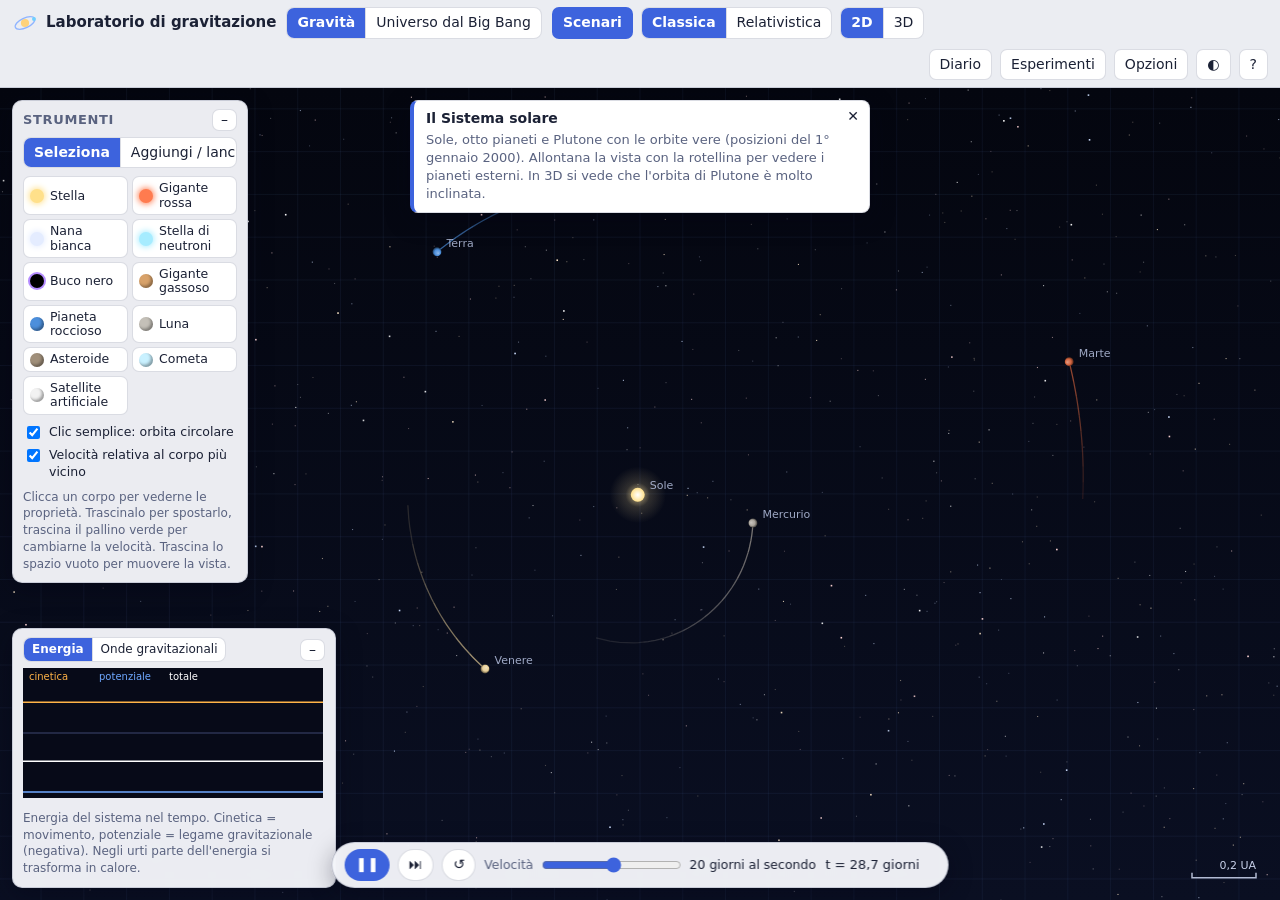
==== index.html @ 55546212 "Add files via upload" ====
<!doctype html>
<html lang="it">
<head>
<meta charset="utf-8">
<meta name="viewport" content="width=device-width, initial-scale=1">
<title>Laboratorio di gravitazione</title>
<meta name="description" content="Laboratorio interattivo di gravitazione universale: stelle, pianeti, buchi neri, onde gravitazionali, supernove e l'evoluzione dell'universo dal Big Bang.">
<link rel="stylesheet" href="css/stile.css">
</head>
<body>
<header class="barra">
  <div class="marchio">
    <svg viewBox="0 0 32 32" width="26" height="26" aria-hidden="true"><circle cx="16" cy="16" r="5" fill="#ffd27a"/><ellipse cx="16" cy="16" rx="13" ry="6" fill="none" stroke="#8fb4ff" stroke-width="1.6" transform="rotate(-25 16 16)"/><circle cx="27" cy="11" r="2.4" fill="#6fd0ff"/></svg>
    <span>Laboratorio di gravitazione</span>
  </div>
  <nav class="interruttore" id="gSezione" aria-label="Sezione">
    <button data-v="lab" class="attivo">Gravità</button>
    <button data-v="universo">Universo dal Big Bang</button>
  </nav>
  <div class="gruppo solo-lab">
    <button id="bScenari" class="primario">Scenari</button>
    <div class="interruttore" id="gModo" title="Fisica classica (Newton) o relativistica (Einstein)">
      <button data-v="classica" class="attivo">Classica</button>
      <button data-v="relativistica">Relativistica</button>
    </div>
    <div class="interruttore" id="gVista" title="Vista dall'alto o tridimensionale">
      <button data-v="2d" class="attivo">2D</button>
      <button data-v="3d">3D</button>
    </div>
  </div>
  <div class="gruppo destra">
    <button id="bScheda" title="Scheda storica dell'evento" hidden>Scheda storica</button>
    <button id="bDiario" class="solo-lab" title="Diario degli eventi">Diario</button>
    <button id="bEsperimenti" class="solo-lab" title="Salva e carica i tuoi esperimenti">Esperimenti</button>
    <button id="bOpzioni" class="solo-lab">Opzioni</button>
    <button id="bTema" title="Tema chiaro o scuro dei pannelli" aria-label="Cambia tema">◐</button>
    <button id="bAiuto" title="Guida">?</button>
  </div>
</header>

<main id="lab" class="sezione">
  <canvas id="cielo" aria-label="Spazio della simulazione"></canvas>

  <aside id="strumenti" class="pannello">
    <div class="testa"><h2>Strumenti</h2><button class="chiudi-pannello" aria-label="Riduci">–</button></div>
    <div class="corpo">
      <div class="interruttore largo" id="gStrumento">
        <button data-v="seleziona" class="attivo" title="Seleziona, sposta i corpi, trascina la freccia verde per cambiare la velocità (tasto S)">Seleziona</button>
        <button data-v="aggiungi" title="Clicca per posare un corpo, trascina per lanciarlo (tasto A)">Aggiungi / lancia</button>
      </div>
      <div id="tavolozza" class="tavolozza"></div>
      <label class="spunta"><input type="checkbox" id="cCircolare" checked> Clic semplice: orbita circolare</label>
      <label class="spunta"><input type="checkbox" id="cRelativa" checked> Velocità relativa al corpo più vicino</label>
      <label id="lIncl" class="cursore" hidden>Inclinazione del lancio <output id="oIncl">0°</output>
        <input type="range" id="rIncl" min="-80" max="80" value="0"></label>
      <p id="pSugg" class="suggerimento"></p>
    </div>
  </aside>

  <aside id="proprieta" class="pannello" hidden></aside>

  <section id="grafico" class="pannello">
    <div class="testa">
      <div class="interruttore piccolo" id="gGrafico">
        <button data-v="energia" class="attivo">Energia</button>
        <button data-v="onde">Onde gravitazionali</button>
      </div>
      <button class="chiudi-pannello" aria-label="Riduci">–</button>
    </div>
    <div class="corpo">
      <canvas id="cGrafico" width="300" height="130"></canvas>
      <p id="gNota" class="nota"></p>
    </div>
  </section>

  <div class="console" id="console">
    <button id="bPlay" class="tondo" title="Avvia / pausa (barra spaziatrice)" aria-label="Avvia o metti in pausa">❚❚</button>
    <button id="bPasso" title="Avanza di un passo" aria-label="Un passo">⏭</button>
    <button id="bRipristina" title="Torna alla situazione dell'ultimo avvio" aria-label="Ripristina">↺</button>
    <label class="vel">Velocità
      <input type="range" id="rVel" min="0" max="10" value="5">
      <output id="oVel"></output>
    </label>
    <span id="oTempo" class="tempo">t = 0</span>
    <span id="oRallentato" class="avviso-lento" hidden title="Il computer non riesce a calcolare abbastanza in fretta: la simulazione va più piano di quanto indicato">rallentato</span>
  </div>

  <div id="avvisi" aria-live="polite"></div>
</main>

<main id="universo" class="sezione" hidden></main>

<dialog id="dScenari" class="finestra larga">
  <div class="testa"><h2>Scenari pronti</h2><button class="chiudi" aria-label="Chiudi">✕</button></div>
  <p class="nota">Ogni scenario si può modificare liberamente: seleziona i corpi, cambia massa e velocità, aggiungine altri.</p>
  <div id="listaScenari"></div>
</dialog>

<dialog id="dOpzioni" class="finestra">
  <div class="testa"><h2>Opzioni</h2><button class="chiudi" aria-label="Chiudi">✕</button></div>
  <div id="listaOpzioni" class="opzioni"></div>
</dialog>

<dialog id="dEsperimenti" class="finestra">
  <div class="testa"><h2>I miei esperimenti</h2><button class="chiudi" aria-label="Chiudi">✕</button></div>
  <div class="riga">
    <input type="text" id="tNomeEsp" placeholder="Nome dell'esperimento" maxlength="60">
    <button id="bSalvaEsp" class="primario">Salva</button>
  </div>
  <ul id="listaEsp" class="lista"></ul>
  <div class="riga">
    <button id="bEsporta">Scarica come file</button>
    <label class="bottone">Apri un file… <input type="file" id="fImporta" accept=".json,application/json" hidden></label>
  </div>
  <p class="nota">Gli esperimenti salvati restano in questo browser. Per portarli su un altro computer usa "Scarica come file".</p>
</dialog>

<dialog id="dScheda" class="finestra larga">
  <div class="testa"><h2 id="schedaTitolo">Scheda storica</h2><button class="chiudi" aria-label="Chiudi">✕</button></div>
  <div id="schedaCorpo" class="scheda"></div>
  <div class="riga"><button id="bSchedaVia" class="primario">Avvia la simulazione</button></div>
</dialog>

<dialog id="dDiario" class="finestra">
  <div class="testa"><h2>Diario degli eventi</h2><button class="chiudi" aria-label="Chiudi">✕</button></div>
  <ul id="listaDiario" class="lista diario"></ul>
</dialog>

<dialog id="dAiuto" class="finestra larga">
  <div class="testa"><h2>Come si usa</h2><button class="chiudi" aria-label="Chiudi">✕</button></div>
  <div class="guida">
    <h3>Comandi</h3>
    <ul>
      <li><b>Aggiungi / lancia</b>: scegli un corpo nella tavolozza. Un clic lo posa (in orbita circolare attorno al corpo più vicino, se l'opzione è attiva); se invece trascini, lo lanci: la freccia indica direzione e velocità e la linea tratteggiata mostra la traiettoria prevista (verde = orbita chiusa, arancio = si allontana per sempre, rossa = urto).</li>
      <li><b>Seleziona</b>: clicca un corpo per vederne e cambiarne le proprietà. Trascinalo per spostarlo; trascina il pallino verde per cambiarne la velocità.</li>
      <li><b>Vista</b>: rotellina per lo zoom; trascina lo spazio vuoto per spostarti (in 3D per ruotare; con il tasto destro per spostarti). Su tablet: due dita per lo zoom.</li>
      <li><b>Tastiera</b>: barra spaziatrice = pausa, S = seleziona, A = aggiungi, F = segui il corpo selezionato, Canc = elimina, + e − = velocità.</li>
      <li><b>↺ Ripristina</b> riporta tutto a com'era l'ultima volta che hai premuto Avvia: puoi provare e riprovare.</li>
    </ul>
    <h3>Classica o relativistica?</h3>
    <p>In modalità <b>classica</b> vale la legge di gravitazione di Newton: F = G·m₁·m₂/r². In modalità <b>relativistica</b> si aggiungono gli effetti principali della relatività generale di Einstein: le orbite strette ruotano lentamente (precessione), le coppie di corpi compatti perdono energia in onde gravitazionali e si avvicinano a spirale, la luce delle stelle viene deviata dai buchi neri (lente gravitazionale). Nelle Opzioni si può "rallentare la luce" per rendere visibili effetti che in natura sono minuscoli.</p>
    <h3>Le dimensioni</h3>
    <p>Lo spazio è quasi vuoto: alla scala del Sistema solare i pianeti sarebbero puntini invisibili. Per questo i corpi sono disegnati con una grandezza minima. Gli urti però avvengono solo quando i corpi si toccano davvero (con le dimensioni reali). Nelle Opzioni puoi scegliere di vedere le dimensioni reali.</p>
    <h3>Massa, raggio e densità</h3>
    <p>Sono legati: densità = massa / volume. Cambiando la massa puoi tenere fissa la densità (cambia il raggio) oppure il raggio (cambia la densità). Se un corpo diventa più piccolo del suo raggio di Schwarzschild (2GM/c²) diventa un buco nero.</p>
    <h3>Unità di misura</h3>
    <p>M☉ = massa del Sole (1,99 × 10³⁰ kg), M⊕ = massa della Terra, M♃ = massa di Giove; R☉ e R⊕ sono i raggi del Sole e della Terra; UA = unità astronomica, la distanza media Terra–Sole (circa 150 milioni di km); c = velocità della luce.</p>
  </div>
</dialog>

<script src="js/unita.js"></script>
<script src="js/corpi.js"></script>
<script src="js/fisica.js"></script>
<script src="js/scenari.js"></script>
<script src="js/vista.js"></script>
<script src="js/interfaccia.js"></script>
<script src="js/universo.js"></script>
<script src="js/app.js"></script>
</body>
</html>
---- css/stile.css ----
/* Laboratorio di gravitazione — lo spazio è sempre scuro, i pannelli seguono il tema chiaro/scuro */
:root {
  --sfondo: #05070f;
  --barra: rgba(248, 250, 255, 0.95);
  --pannello: rgba(250, 251, 255, 0.94);
  --pannello-forte: #ffffff;
  --testo: #1b2135;
  --testo-tenue: #5a6380;
  --bordo: rgba(30, 40, 80, 0.16);
  --campo: #ffffff;
  --accento: #3d63dd;
  --accento-testo: #ffffff;
  --accento-tenue: rgba(61, 99, 221, 0.12);
  --pericolo: #c8323c;
  --ombra: 0 6px 24px rgba(0, 0, 20, 0.35);
  --raggio: 10px;
  color-scheme: light;
}
@media (prefers-color-scheme: dark) {
  :root:not([data-theme="light"]) {
    --barra: rgba(14, 18, 34, 0.94);
    --pannello: rgba(16, 21, 40, 0.9);
    --pannello-forte: #151b33;
    --testo: #e6ebff;
    --testo-tenue: #9aa5c8;
    --bordo: rgba(150, 170, 255, 0.18);
    --campo: #0d1226;
    --accento: #7b9bff;
    --accento-testo: #0b1022;
    --accento-tenue: rgba(123, 155, 255, 0.16);
    --pericolo: #ff6b74;
    color-scheme: dark;
  }
}
:root[data-theme="dark"] {
  --barra: rgba(14, 18, 34, 0.94);
  --pannello: rgba(16, 21, 40, 0.9);
  --pannello-forte: #151b33;
  --testo: #e6ebff;
  --testo-tenue: #9aa5c8;
  --bordo: rgba(150, 170, 255, 0.18);
  --campo: #0d1226;
  --accento: #7b9bff;
  --accento-testo: #0b1022;
  --accento-tenue: rgba(123, 155, 255, 0.16);
  --pericolo: #ff6b74;
  color-scheme: dark;
}

* { box-sizing: border-box; }
html, body { margin: 0; height: 100%; }
body {
  background: var(--sfondo); color: var(--testo);
  font: 14px/1.4 system-ui, -apple-system, "Segoe UI", Roboto, sans-serif;
  display: flex; flex-direction: column; overflow: hidden;
}
button, input, select { font: inherit; color: inherit; }
button {
  background: var(--pannello-forte); border: 1px solid var(--bordo); border-radius: 7px;
  padding: 5px 10px; cursor: pointer; white-space: nowrap;
}
button:hover { border-color: var(--accento); }
button:focus-visible, input:focus-visible, select:focus-visible { outline: 2px solid var(--accento); outline-offset: 1px; }
button.primario { background: var(--accento); color: var(--accento-testo); border-color: transparent; font-weight: 600; }
button.pericolo { color: var(--pericolo); }
button.pericolo.conferma { background: var(--pericolo); color: #fff; }
button:disabled { opacity: 0.45; cursor: default; }
input[type="text"], input[type="number"], select {
  background: var(--campo); border: 1px solid var(--bordo); border-radius: 6px; padding: 4px 6px; min-width: 0;
}
input[type="range"] { accent-color: var(--accento); }
[hidden] { display: none !important; }

/* Barra in alto */
.barra {
  display: flex; align-items: center; gap: 10px; flex-wrap: wrap;
  padding: 7px 12px; background: var(--barra); border-bottom: 1px solid var(--bordo); z-index: 5;
}
.marchio { display: flex; align-items: center; gap: 8px; font-weight: 700; font-size: 15px; }
.gruppo { display: flex; align-items: center; gap: 8px; flex-wrap: wrap; }
.gruppo.destra { margin-left: auto; }
.interruttore { display: inline-flex; border: 1px solid var(--bordo); border-radius: 8px; overflow: hidden; background: var(--pannello-forte); }
.interruttore button { border: 0; border-radius: 0; background: transparent; padding: 5px 10px; }
.interruttore button + button { border-left: 1px solid var(--bordo); }
.interruttore button.attivo { background: var(--accento); color: var(--accento-testo); font-weight: 600; }
.interruttore.largo { display: flex; }
.interruttore.largo button { flex: 1; }
.interruttore.piccolo button { padding: 3px 8px; font-size: 12px; }

/* Sezioni */
.sezione { position: relative; flex: 1; min-height: 0; overflow: hidden; }
#cielo, .sezione > canvas { position: absolute; inset: 0; width: 100%; height: 100%; display: block; touch-action: none; }

/* Pannelli fluttuanti */
.pannello {
  position: absolute; background: var(--pannello); border: 1px solid var(--bordo); border-radius: var(--raggio);
  box-shadow: var(--ombra); backdrop-filter: blur(6px); z-index: 3; max-height: calc(100% - 24px); display: flex; flex-direction: column;
}
.pannello .testa { display: flex; align-items: center; justify-content: space-between; gap: 8px; padding: 8px 10px 6px; }
.pannello .corpo { padding: 0 10px 10px; overflow-y: auto; }
.pannello h2 { font-size: 13px; margin: 0; text-transform: uppercase; letter-spacing: 0.05em; color: var(--testo-tenue); }
.pannello.ridotto .corpo { display: none; }
.chiudi-pannello { padding: 0 8px; line-height: 1.4; }
#strumenti { left: 12px; top: 12px; width: 236px; max-height: calc(100% - 290px); }
#proprieta { right: 12px; top: 12px; width: 300px; max-height: calc(100% - 80px); }
#grafico { left: 12px; bottom: 12px; width: 324px; }

.tavolozza { display: grid; grid-template-columns: 1fr 1fr; gap: 4px; margin: 8px 0; }
.tavolozza button { display: flex; align-items: center; gap: 6px; padding: 4px 6px; font-size: 12.5px; text-align: left; white-space: normal; line-height: 1.15; }
.tavolozza button.attivo { border-color: var(--accento); background: var(--accento-tenue); font-weight: 600; }
.pallino { flex: none; width: 14px; height: 14px; border-radius: 50%; display: inline-block; box-shadow: inset -2px -2px 3px rgba(0,0,0,0.35); }
.pallino.luce { box-shadow: 0 0 6px 1px currentColor; }
.pallino.buco { background: #000 !important; box-shadow: 0 0 0 2px #b58cff; }
.spunta { display: flex; gap: 6px; align-items: flex-start; font-size: 12.5px; margin: 4px 0; cursor: pointer; }
.cursore { display: block; font-size: 12.5px; margin: 6px 0; }
.cursore input { width: 100%; }
.suggerimento { font-size: 12px; color: var(--testo-tenue); margin: 8px 0 0; }
.nota { font-size: 12px; color: var(--testo-tenue); margin: 6px 0 0; }

/* Proprietà del corpo */
.prop-testa { display: flex; gap: 8px; align-items: center; padding: 10px 10px 4px; }
.prop-testa input[type="text"] { flex: 1; font-weight: 600; }
.prop-testa input[type="color"] { width: 30px; height: 28px; padding: 0; border: 1px solid var(--bordo); border-radius: 6px; background: none; }
.campi { display: grid; grid-template-columns: 74px 1fr auto; gap: 5px 6px; align-items: center; margin: 8px 0; }
.campi label { font-size: 12.5px; color: var(--testo-tenue); }
.campi select { padding: 4px 2px; }
.campi .tutta { grid-column: 1 / -1; }
.descr { font-size: 12px; color: var(--testo-tenue); margin: 2px 0 6px; }
.azioni { display: flex; flex-wrap: wrap; gap: 5px; margin: 8px 0; }
.azioni button { font-size: 12.5px; padding: 4px 8px; }
.dati { width: 100%; border-collapse: collapse; font-size: 12.5px; margin-top: 6px; }
.dati td { padding: 2px 0; border-top: 1px solid var(--bordo); vertical-align: top; }
.dati td:first-child { color: var(--testo-tenue); padding-right: 8px; }
.dati td:last-child { text-align: right; font-variant-numeric: tabular-nums; }
.fase { display: flex; gap: 10px; align-items: center; margin-top: 8px; padding: 8px; border-radius: 8px; background: rgba(0, 0, 20, 0.85); color: #e8eeff; }
.fase b { display: block; }
.fase small { color: #aab4d8; }
.eclissi { color: #ffcf6e; font-weight: 600; }
.blocco { display: flex; gap: 10px; font-size: 12px; color: var(--testo-tenue); flex-wrap: wrap; }
.blocco label { display: flex; gap: 4px; align-items: center; cursor: pointer; }

/* Console del tempo */
.console {
  position: absolute; left: 50%; bottom: 12px; transform: translateX(-50%); z-index: 4;
  display: flex; align-items: center; gap: 8px; padding: 6px 12px; background: var(--pannello);
  border: 1px solid var(--bordo); border-radius: 999px; box-shadow: var(--ombra); backdrop-filter: blur(6px); max-width: calc(100% - 24px);
}
.console button { border-radius: 999px; min-width: 34px; }
.console .tondo { background: var(--accento); color: var(--accento-testo); border-color: transparent; min-width: 40px; font-weight: 700; }
.console .vel { display: flex; align-items: center; gap: 6px; font-size: 12.5px; color: var(--testo-tenue); }
.console .vel input { width: 140px; }
.console output { color: var(--testo); min-width: 128px; font-variant-numeric: tabular-nums; white-space: nowrap; }
.tempo { font-variant-numeric: tabular-nums; min-width: 110px; font-size: 13px; white-space: nowrap; }
.avviso-lento { font-size: 11.5px; color: #b26b00; background: rgba(255, 190, 80, 0.2); padding: 2px 8px; border-radius: 999px; }

/* Avvisi (eventi) */
#avvisi { position: absolute; top: 12px; left: 50%; transform: translateX(-50%); z-index: 6; display: flex; flex-direction: column; gap: 8px; width: min(460px, calc(100% - 24px)); pointer-events: none; }
.avviso {
  pointer-events: auto; background: var(--pannello-forte); border: 1px solid var(--bordo); border-left: 4px solid var(--accento);
  border-radius: 8px; padding: 8px 32px 8px 12px; box-shadow: var(--ombra); position: relative; animation: entra 0.25s ease-out;
}
.avviso b { display: block; margin-bottom: 2px; }
.avviso p { margin: 0; font-size: 13px; color: var(--testo-tenue); }
.avviso button { position: absolute; top: 4px; right: 4px; border: 0; background: none; padding: 2px 6px; }
@keyframes entra { from { opacity: 0; transform: translateY(-8px); } }

/* Finestre */
dialog.finestra {
  border: 1px solid var(--bordo); border-radius: 14px; padding: 0 18px 18px; background: var(--pannello-forte); color: var(--testo);
  width: min(560px, calc(100% - 24px)); max-height: calc(100% - 40px); box-shadow: var(--ombra);
}
dialog.finestra.larga { width: min(940px, calc(100% - 24px)); }
dialog::backdrop { background: rgba(2, 4, 14, 0.6); }
dialog .testa { display: flex; align-items: center; justify-content: space-between; position: sticky; top: 0; background: var(--pannello-forte); padding: 14px 0 8px; z-index: 1; }
dialog h2 { margin: 0; font-size: 18px; }
dialog h3 { font-size: 15px; margin: 18px 0 6px; }
dialog .chiudi { border: 0; background: none; font-size: 16px; }
.gruppo-scenari h3 { margin: 16px 0 8px; color: var(--testo-tenue); font-size: 13px; text-transform: uppercase; letter-spacing: 0.05em; }
.carte { display: grid; grid-template-columns: repeat(auto-fill, minmax(260px, 1fr)); gap: 10px; }
.carta {
  text-align: left; white-space: normal; display: flex; flex-direction: column; gap: 4px; padding: 10px 12px;
  border-radius: 10px; background: var(--pannello-forte); line-height: 1.35;
}
.carta b { font-size: 14px; }
.carta span { font-size: 12.5px; color: var(--testo-tenue); }
.carta em { font-style: normal; font-size: 11px; color: var(--accento); font-weight: 600; text-transform: uppercase; }
.carta:hover { background: var(--accento-tenue); }
.carta-con-opzione { display: flex; flex-direction: column; border: 1px solid var(--bordo); border-radius: 10px; }
.carta-con-opzione .carta { flex: 1; border: 0; border-radius: 10px 10px 0 0; }
.carta-con-opzione .spunta { margin: 0; padding: 7px 12px; border-top: 1px dashed var(--bordo); color: var(--accento); font-weight: 600; }
.opzioni { display: grid; gap: 6px; }
.opzioni h3 { margin: 12px 0 2px; font-size: 13px; color: var(--testo-tenue); text-transform: uppercase; letter-spacing: 0.05em; }
.opzioni .spunta { font-size: 14px; }
.opzioni .spunta small { display: block; color: var(--testo-tenue); font-size: 12px; }
.riga { display: flex; gap: 8px; align-items: center; margin: 10px 0; flex-wrap: wrap; }
.riga input[type="text"] { flex: 1; }
.bottone { background: var(--pannello-forte); border: 1px solid var(--bordo); border-radius: 7px; padding: 5px 10px; cursor: pointer; }
.lista { list-style: none; padding: 0; margin: 0; }
.lista li { display: flex; gap: 8px; align-items: center; padding: 6px 0; border-top: 1px solid var(--bordo); }
.lista li span { flex: 1; }
.lista small { color: var(--testo-tenue); }
.diario li { display: block; }
.diario li p { margin: 2px 0 0; font-size: 13px; color: var(--testo-tenue); }
.guida p, .guida li { font-size: 14px; }
.scheda p { font-size: 14.5px; margin: 4px 0 12px; }
.scheda dl { display: grid; grid-template-columns: auto 1fr; gap: 6px 14px; margin: 0; font-size: 14px; }
.scheda dt { font-weight: 600; color: var(--testo-tenue); }
.scheda dd { margin: 0; }
.cronologia { list-style: none; padding: 0 0 0 14px; margin: 0; border-left: 2px solid var(--accento); }
.cronologia li { position: relative; padding: 0 0 10px 10px; font-size: 14px; }
.cronologia li::before { content: ""; position: absolute; left: -21px; top: 5px; width: 10px; height: 10px; border-radius: 50%; background: var(--accento); }
.cronologia b { display: block; color: var(--accento); }
.guida li { margin-bottom: 6px; }

/* ---------- Universo ---------- */
#universo { background: #000; }
.uni-pannello { left: 12px; top: 12px; width: 300px; }
.uni-epoca { right: 12px; top: 12px; width: 330px; }
.uni-epoca h3 { margin: 2px 0 4px; font-size: 17px; }
.uni-epoca p { margin: 4px 0; font-size: 13.5px; }
.uni-dati { display: grid; grid-template-columns: auto 1fr; gap: 2px 10px; font-size: 12.5px; margin-top: 8px; }
.uni-dati span:nth-child(odd) { color: var(--testo-tenue); }
.uni-dati span:nth-child(even) { text-align: right; font-variant-numeric: tabular-nums; }
.uni-linea {
  position: absolute; left: 12px; right: 12px; bottom: 12px; z-index: 4; padding: 8px 12px 10px;
  background: var(--pannello); border: 1px solid var(--bordo); border-radius: var(--raggio); box-shadow: var(--ombra); backdrop-filter: blur(6px);
}
.uni-comandi { display: flex; gap: 8px; align-items: center; flex-wrap: wrap; }
.uni-comandi .tempo { font-weight: 600; min-width: 170px; }
.uni-cursore { position: relative; margin-top: 6px; }
.uni-cursore input { width: 100%; display: block; }
.uni-tacche { position: relative; height: 38px; font-size: 10.5px; color: var(--testo-tenue); }
.uni-tacche button {
  position: absolute; border: 0; background: none; padding: 0 2px; font-size: 10.5px; line-height: 1.2;
  color: var(--testo-tenue); white-space: nowrap; top: 0;
}
.uni-tacche button:hover { color: var(--accento); }
#cScala { width: 100%; height: 110px; display: block; }

/* Schermi piccoli */
@media (max-width: 760px) {
  .marchio span { display: none; }
  #strumenti { width: 200px; }
  #proprieta { width: calc(100% - 24px); top: auto; bottom: 64px; max-height: 50%; }
  #grafico { display: none; }
  .console { bottom: 8px; gap: 4px; padding: 4px 8px; }
  .console .vel input { width: 80px; }
  .console .vel { font-size: 0; }
  .console .vel output { font-size: 11px; }
  .console output { min-width: 0; }
  .tempo { min-width: 0; }
  .uni-pannello, .uni-epoca { width: calc(100% - 24px); }
  .uni-epoca { top: auto; bottom: 150px; max-height: 35%; }
}
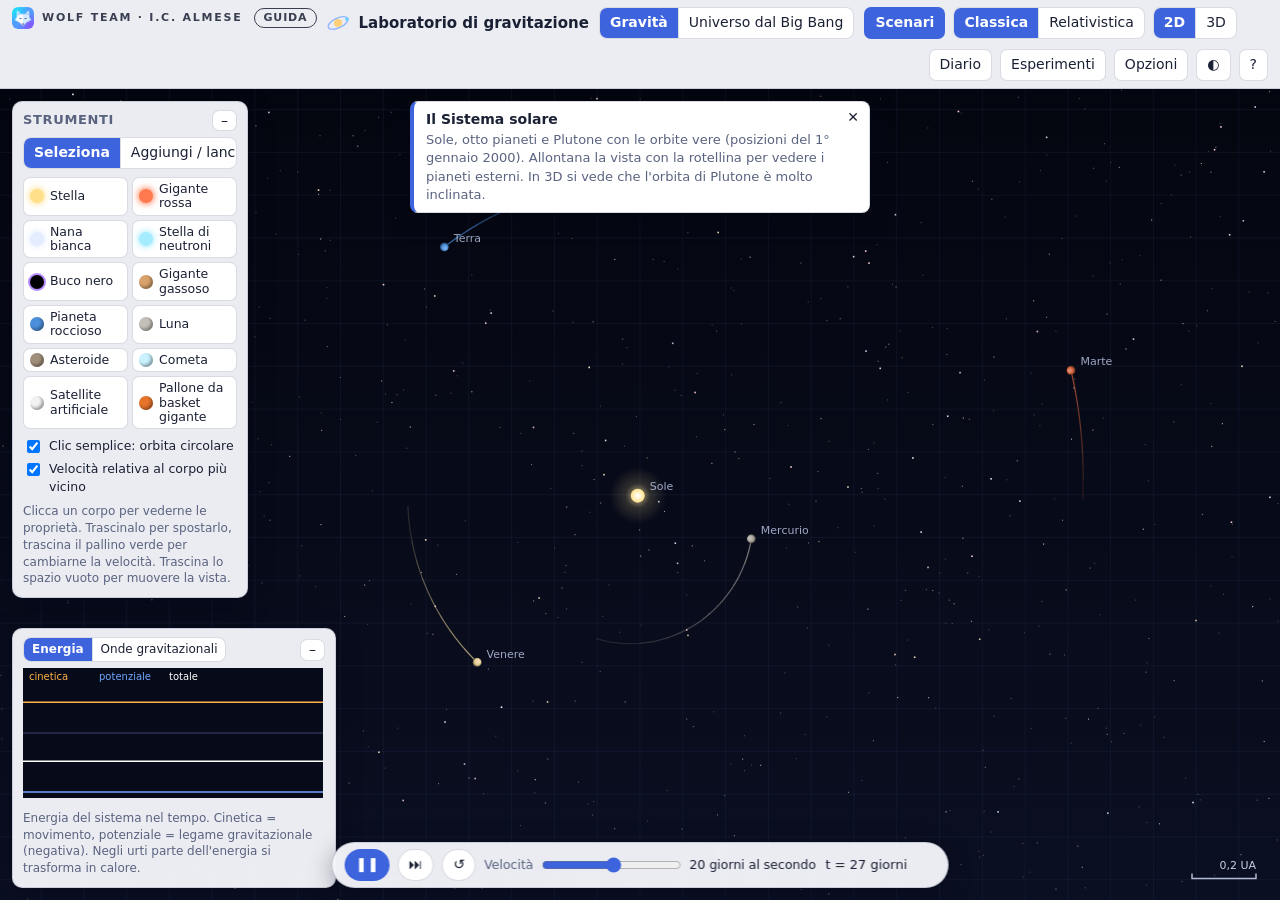
==== commit 68ea8a27: "Aggiungi marchio Wolf Team e guida per i docenti - Marchio Wolf Team (icona e nome) in alto a sinist" ====
--- a/index.html
+++ b/index.html
@@ -2,6 +2,13 @@
 <html lang="it">
 <head>
 <meta charset="utf-8">
+<link rel="icon" type="image/png" href="[data-uri]">
+<style>/* marchio Wolf Team */
+.wt-mark{display:inline-flex;align-items:center;gap:8px;margin:0 0 10px;font-size:11px;font-weight:600;letter-spacing:.16em;text-transform:uppercase;line-height:1.2;opacity:.85}
+.wt-guida{margin-left:4px;padding:2px 8px;border:1px solid currentColor;border-radius:999px;color:inherit;text-decoration:none;pointer-events:auto;letter-spacing:.08em}.wt-guida:hover{background:rgba(127,127,127,.18)}
+.wt-mark::before,.wt-icon{content:"";display:inline-block;width:22px;height:22px;border-radius:6px;flex:none;background:url([data-uri]) center/contain no-repeat}
+.wt-icon{width:28px;height:28px;border-radius:7px;align-self:center;margin-right:2px}
+</style>
 <meta name="viewport" content="width=device-width, initial-scale=1">
 <title>Laboratorio di gravitazione</title>
 <meta name="description" content="Laboratorio interattivo di gravitazione universale: stelle, pianeti, buchi neri, onde gravitazionali, supernove e l'evoluzione dell'universo dal Big Bang.">
@@ -10,6 +17,7 @@
 <body>
 <header class="barra">
   <div class="marchio">
+    <div class="wt-mark" title="Wolf Team · Istituto Comprensivo di Almese">Wolf Team · I.C. Almese <a class="wt-guida" href="guida.html" target="_blank" rel="noopener" title="Guida per i docenti">Guida</a></div>
     <svg viewBox="0 0 32 32" width="26" height="26" aria-hidden="true"><circle cx="16" cy="16" r="5" fill="#ffd27a"/><ellipse cx="16" cy="16" rx="13" ry="6" fill="none" stroke="#8fb4ff" stroke-width="1.6" transform="rotate(-25 16 16)"/><circle cx="27" cy="11" r="2.4" fill="#6fd0ff"/></svg>
     <span>Laboratorio di gravitazione</span>
   </div>
--- a/css/stile.css
+++ b/css/stile.css
@@ -132,6 +132,7 @@
 .dati td { padding: 2px 0; border-top: 1px solid var(--bordo); vertical-align: top; }
 .dati td:first-child { color: var(--testo-tenue); padding-right: 8px; }
 .dati td:last-child { text-align: right; font-variant-numeric: tabular-nums; }
+.dati td.nota { border-top: none; padding: 0 0 4px; text-align: left; font-size: 11.5px; line-height: 1.3; color: var(--testo-tenue); }
 .fase { display: flex; gap: 10px; align-items: center; margin-top: 8px; padding: 8px; border-radius: 8px; background: rgba(0, 0, 20, 0.85); color: #e8eeff; }
 .fase b { display: block; }
 .fase small { color: #aab4d8; }
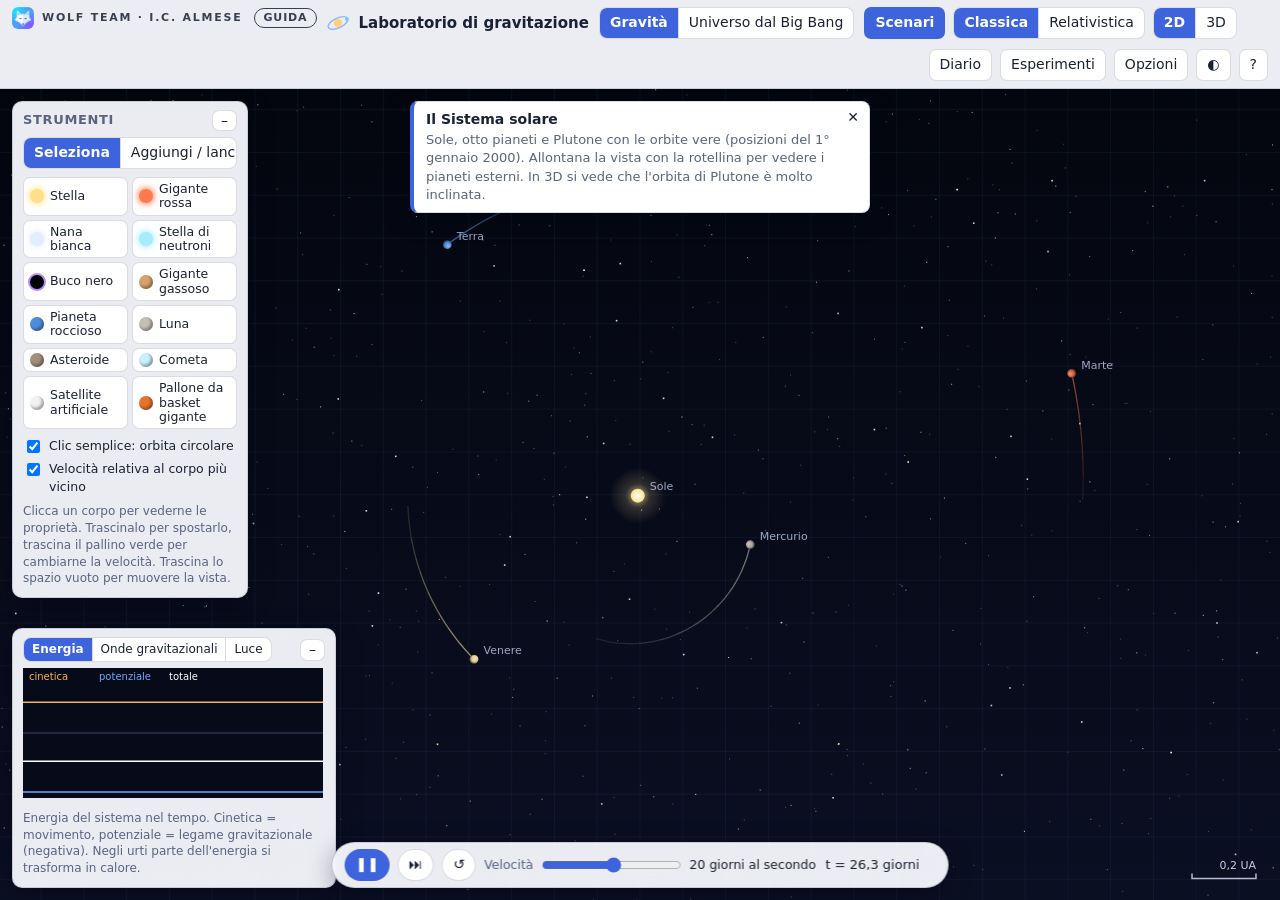
==== commit c8aa7109: "Add files via upload" ====
--- a/index.html
+++ b/index.html
@@ -72,6 +72,7 @@
       <div class="interruttore piccolo" id="gGrafico">
         <button data-v="energia" class="attivo">Energia</button>
         <button data-v="onde">Onde gravitazionali</button>
+        <button data-v="luce">Luce</button>
       </div>
       <button class="chiudi-pannello" aria-label="Riduci">–</button>
     </div>
--- a/css/stile.css
+++ b/css/stile.css
@@ -219,6 +219,10 @@
 .uni-epoca { right: 12px; top: 12px; width: 330px; }
 .uni-epoca h3 { margin: 2px 0 4px; font-size: 17px; }
 .uni-epoca p { margin: 4px 0; font-size: 13.5px; }
+.uni-legenda { display: flex; flex-wrap: wrap; gap: 3px 12px; font-size: 12px; margin-top: 8px; color: var(--testo-tenue); }
+.uni-legenda:empty { display: none; }
+.uni-legenda span { display: inline-flex; align-items: center; gap: 5px; white-space: nowrap; }
+.uni-legenda i { display: inline-block; width: 10px; height: 10px; border-radius: 50%; box-sizing: border-box; flex: none; }
 .uni-dati { display: grid; grid-template-columns: auto 1fr; gap: 2px 10px; font-size: 12.5px; margin-top: 8px; }
 .uni-dati span:nth-child(odd) { color: var(--testo-tenue); }
 .uni-dati span:nth-child(even) { text-align: right; font-variant-numeric: tabular-nums; }
